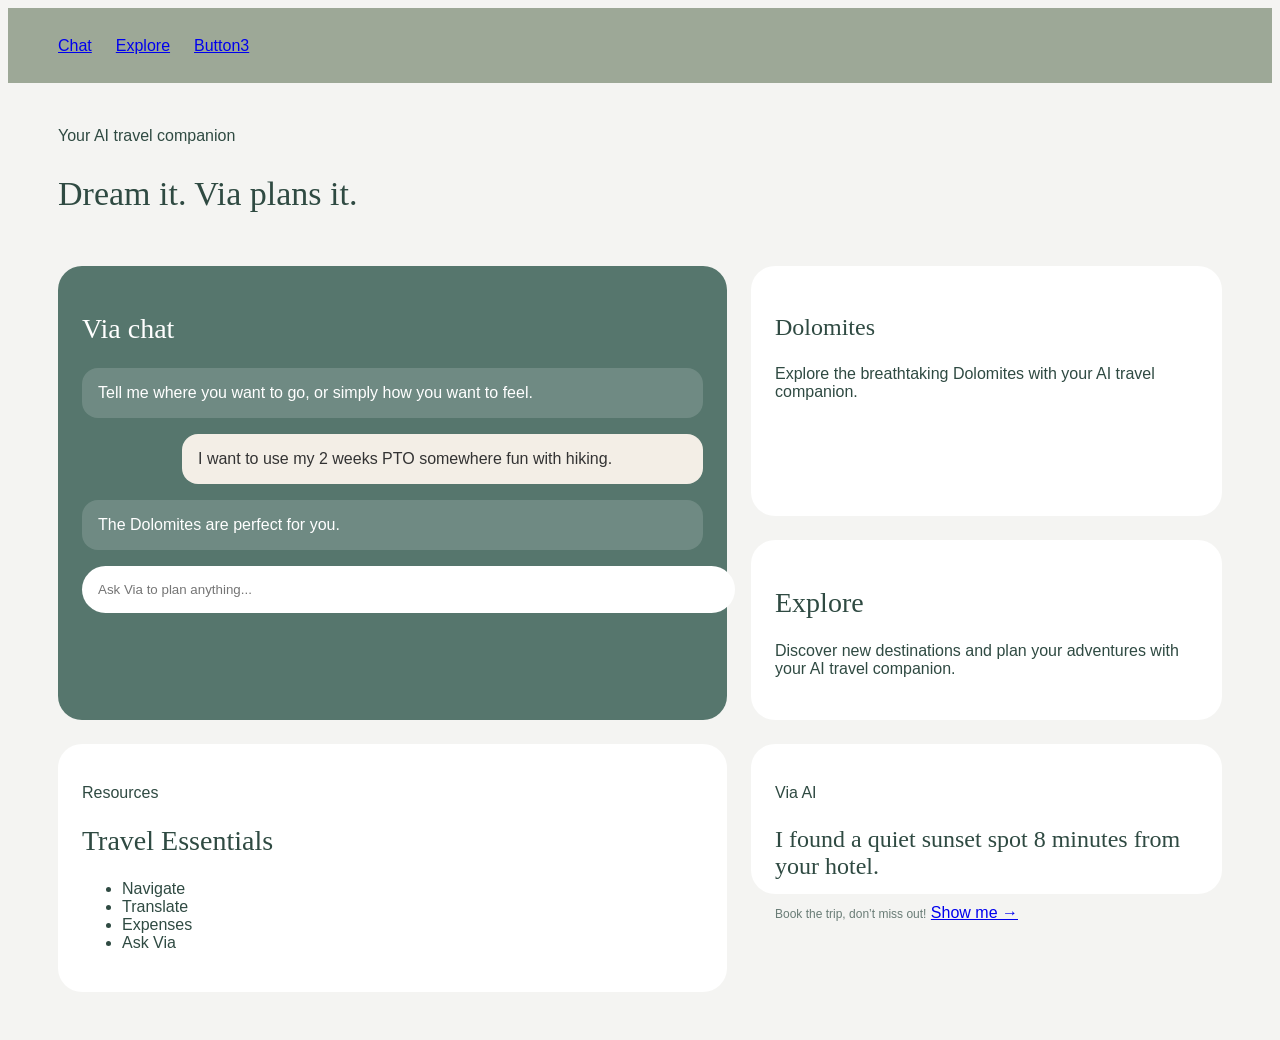
==== index.html @ d1dcdbd8 "edited Via Chat card" ====
<!doctype html>
<html lang="en">

    <head>
        <meta charset="UTF-8" />
        <meta name="viewport" content="width=device-width, initial-scale=1.0">
        <link rel="stylesheet" href="styles.css" />
        <link rel="manifest" href="pwa-manifest.json" />
        <title>HCDD 340 Project</title>
    </head>

    <body>
    <nav>    
        <ul class="menu">
        <li><a href="#Chat">Chat</a></li>
        <li><a href="#Explore">Explore</a></li>
        <li><a href="#Button3">Button3</a></li>
        </ul>
    </nav>

    <div class="container">

    <header id="homeHeader">
                <div>
                    <p class="eyebrow">Your AI travel companion</p>
                    <h1>Dream it. Via plans it.</h1>
                </div>
                <div class="avatar" aria-label="Profile"></div>
            </header>

            <section id="homeChat">
                <h2>Via chat</h2>

                <div class="message">Tell me where you want to go, or simply how you want to feel.</div>
                <div class="user-message">I want to use my 2 weeks PTO somewhere fun with hiking.</div>
                <div class="message">The Dolomites are perfect for you.</div>

                <input type="text" placeholder="Ask Via to plan anything..."/>
            </section>
            
        
            <section id="homePick">
                <div class="photo"><!-- image --></div>
                <div class="pick-body">
                    <h3>Dolomites</h3>
                    <p>Explore the breathtaking Dolomites with your AI travel companion.</p>
                </div>
            </section> 

            <section id="homeExplore">
                <div class="section-head">
                    <div>
                        <h2>Explore</h2>
                        <p>Discover new destinations and plan your adventures with your AI travel companion.</p>
                    </div>
                </div>
            </section>

            <section id="homeEssentials">
                <p class="eyebrow">Resources</p>
                <h2>Travel Essentials</h2>
                <ul class="tiles">
                    <li><div class="tile"></div>Navigate</li>
                    <li><div class="tile cream"></div>Translate</li>
                    <li><div class="tile pink"></div>Expenses</li>
                    <li><div class="tile lilac"></div>Ask Via</li>
                </ul>
            </section>

            <section id="homeNotice">
                <p class="eyebrow light">Via AI</p>
                <h3>I found a quiet sunset spot 8 minutes from your hotel.</h3>
                <small>Book the trip, don’t miss out!</small>
                <a href="#" class="show-me">Show me →</a>
            </section>


        
    </div>
    </body>
    

</html>
---- styles.css ----
:root {
  --bg: #f4f4f2;
  --green-dark: #2f4a42;
  --green: #5d7b70;
  --gap: 24px;
}

section {
  background: white;
  border-radius: 24px;
  padding: 24px;
}

header {
  padding: 0;
}




nav {
  position: sticky;
  top: 0;
  z-index: 1000;

  display: flex;
  justify-content: space-between;
  align-items: center;

  height: 75px;
  padding: 0 100px;

  background: #9da897;
}

body {
  font-family: "DM Sans", Helvetica, Georgia, sans-serif;
  background: var(--bg);
  color: var(--green-dark);
}


.menu {
  display: flex;
  gap: 24px;
  list-style: none;
  margin: 0;
  padding: 0;
}


h1 {
    font-family: Manrope;
    font-size: 34px;
    font-style: normal;
    font-weight: 400;
    line-height: 1.5;
}
h2 {
    font-family: Manrope;
    font-size: 28px;
    font-style: normal;
    font-weight: 400;
}
h3 {
    font-family: Manrope;
    font-size: 24px;
    font-style: normal;
    font-weight: 400;
}
small {
    font-size: 12px;
    opacity: .7;
}

/* ------------------AI CHAT CARD---------------------- */

#homeChat {
    background: #56766D;
    color: #ffffff;
    border-radius: 24px;
}


.message,
.user-message {
    background: rgba(255,255,255,.15);
    padding: 16px;
    border-radius: 16px;
    margin-bottom: 16px;
}

.user-message {
    background: #f3eee6;
    color: #333;
    margin-left: 100px;
}

#homeChat input {
    width: 100%;
    padding: 16px;
    border: none;
    border-radius: 30px;
}

/* --------------------------------------------------------- */



.container {
  display: grid;
  gap: var(--gap);
  padding: 1rem;
  align-content: start;
  grid-template-columns: repeat(4, 1fr);
}
section, header { scroll-margin-top: 90px; }
 
header { display: flex; justify-content: space-between; align-items: flex-start; }


/*MOBILE*/
#homeHeader     { grid-column: 1 / -1; grid-row: 1; }
#homeChat       { grid-column: 1 / -1; grid-row: 2; }
#homePick       { grid-column: 1 / -1; grid-row: 3; }
#homeExplore    { grid-column: 1 / -1; grid-row: 4; }
#homeEssentials { grid-column: 1 / -1; grid-row: 5; }
#homeNotice     { grid-column: 1 / -1; grid-row: 6; }

/*TABLET*/
@media (min-width: 768px) {
  nav { padding: 0 50px; }
 
  .container {
    grid-template-columns: repeat(8, 1fr);
    padding: 28px 50px 40px;
  }
 
  #homeHeader     { grid-column: 1 / -1; grid-row: 1; }
  #homeChat       { grid-column: 1 / -1; grid-row: 2; }
  #homePick       { grid-column: 1 / 5;  grid-row: 3; }
  #homeNotice     { grid-column: 5 / -1; grid-row: 3; }
  #homeExplore    { grid-column: 1 / -1; grid-row: 4; }
  #homeEssentials { grid-column: 1 / -1; grid-row: 5; }
}
 

/*DESKTOP*/
@media (min-width: 1100px) {
  .container {
    display: grid;
    grid-template-columns: repeat(12, minmax(0, 1fr));
    grid-template-rows: auto 250px 180px 150px auto;
    column-gap: 24px;
    row-gap: 24px;
    padding: 28px 50px 40px;
    align-content: start;
  }

  #homeHeader {grid-column: 1 / -1; grid-row: 1;}

  #homeChat {grid-column: 1 / 8; grid-row: 2 / 4; min-height: 0;}
  #homeEssentials {grid-column: 1 / 8; grid-row: 4 / 6;}

  #homePick {grid-column: 8 / -1; grid-row: 2;}
  #homeExplore {grid-column: 8 / -1; grid-row: 3;}
  #homeNotice {grid-column: 8 / -1;grid-row: 4;}
}
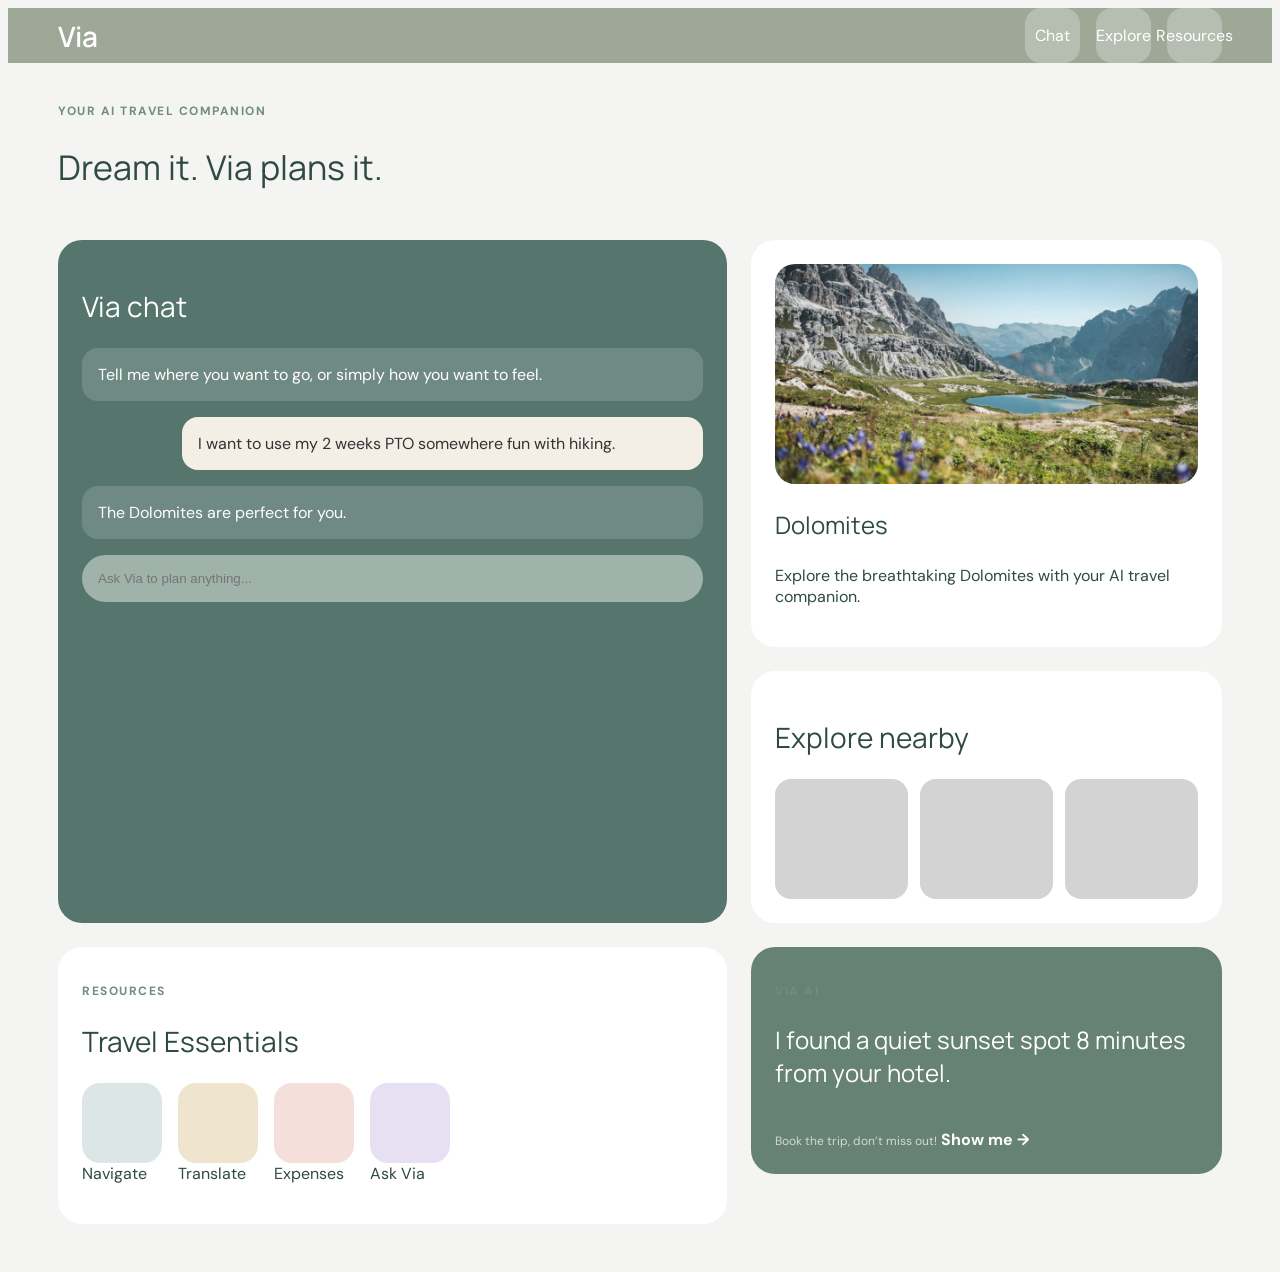
==== commit 8c648669: "fixed fonts" ====
--- a/index.html
+++ b/index.html
@@ -7,16 +7,27 @@
         <link rel="stylesheet" href="styles.css" />
         <link rel="manifest" href="pwa-manifest.json" />
         <title>HCDD 340 Project</title>
+
+        <link rel="preconnect" href="https://fonts.googleapis.com">
+        <link rel="preconnect" href="https://fonts.gstatic.com" crossorigin>
+        <link href="https://fonts.googleapis.com/css2?family=DM+Sans:wght@400;500;700&family=Manrope:wght@300;400;500;600&display=swap" rel="stylesheet">
     </head>
 
     <body>
-    <nav>    
+
+<!--NAVBAR-->
+
+    <nav>
+        <div class="logo">Via</div>
+
         <ul class="menu">
-        <li><a href="#Chat">Chat</a></li>
-        <li><a href="#Explore">Explore</a></li>
-        <li><a href="#Button3">Button3</a></li>
+            <li><a href="#homeChat">Chat</a></li>
+            <li><a href="#homeExplore">Explore</a></li>
+            <li><a href="#homeEssentials">Resources</a></li>
         </ul>
     </nav>
+
+<!--PAGE TITLE-->
 
     <div class="container">
 
@@ -28,6 +39,9 @@
                 <div class="avatar" aria-label="Profile"></div>
             </header>
 
+
+<!--VIA CHAT section-->
+
             <section id="homeChat">
                 <h2>Via chat</h2>
 
@@ -38,7 +52,8 @@
                 <input type="text" placeholder="Ask Via to plan anything..."/>
             </section>
             
-        
+<!--Via's Pick For You section-->        
+
             <section id="homePick">
                 <div class="photo"><!-- image --></div>
                 <div class="pick-body">
@@ -47,14 +62,20 @@
                 </div>
             </section> 
 
+<!--EXPLORE NEARBY section--> 
+
             <section id="homeExplore">
-                <div class="section-head">
-                    <div>
-                        <h2>Explore</h2>
-                        <p>Discover new destinations and plan your adventures with your AI travel companion.</p>
-                    </div>
+                <h2>Explore nearby</h2>
+                <div class="explore-cards">
+
+                    <div class="explore-card"></div>
+                    <div class="explore-card"></div>
+                    <div class="explore-card"></div>
+
                 </div>
             </section>
+
+<!--TRAVEL ESSENTIALS section--> 
 
             <section id="homeEssentials">
                 <p class="eyebrow">Resources</p>
@@ -67,6 +88,8 @@
                 </ul>
             </section>
 
+<!--VIA RECOMMENDATION section-->
+
             <section id="homeNotice">
                 <p class="eyebrow light">Via AI</p>
                 <h3>I found a quiet sunset spot 8 minutes from your hotel.</h3>
@@ -77,7 +100,9 @@
 
         
     </div>
+
+
+
     </body>
-    
 
 </html>
--- a/styles.css
+++ b/styles.css
@@ -16,22 +16,62 @@
 }
 
 
-
+/*---------------NAVBAR---------------------*/
 
 nav {
-  position: sticky;
-  top: 0;
-  z-index: 1000;
-
-  display: flex;
-  justify-content: space-between;
-  align-items: center;
-
-  height: 75px;
-  padding: 0 100px;
-
-  background: #9da897;
-}
+    position: sticky;
+    top: 0;
+    z-index: 1000;
+
+    display: flex;
+    justify-content: space-between;
+    align-items: center;
+
+    padding: 16px 50px;
+
+    background: #9da897;
+}
+
+.logo {
+    font-family: Manrope;
+    font-size: 28px;
+    font-weight: 600;
+    color: white;
+}
+
+.menu {
+    display: flex;
+    gap: 16px;
+
+    list-style: none;
+    margin: 0;
+    padding: 0;
+}
+
+.menu a {
+    display: flex;
+    align-items: center;
+    justify-content: center;
+
+    width: 55px;
+    height: 55px;
+
+    background: rgba(255,255,255,.25);
+    border-radius: 16px;
+
+    text-decoration: none;
+    color: white;
+}
+
+
+.menu a:hover {
+  background: rgba(255,255,255,.5);
+}
+
+
+
+
+/*---------------TEXT STYLING-----------------*/
 
 body {
   font-family: "DM Sans", Helvetica, Georgia, sans-serif;
@@ -39,13 +79,17 @@
   color: var(--green-dark);
 }
 
-
-.menu {
-  display: flex;
-  gap: 24px;
-  list-style: none;
-  margin: 0;
-  padding: 0;
+.eyebrow {
+    font-family: "DM Sans", sans-serif;
+    font-size: 12px;
+    font-weight: 700;
+
+    text-transform: uppercase;
+    letter-spacing: 1.5px;
+
+    color: #728b83;
+
+    margin-bottom: 8px;
 }
 
 
@@ -72,6 +116,11 @@
     font-size: 12px;
     opacity: .7;
 }
+
+
+
+
+
 
 /* ------------------AI CHAT CARD---------------------- */
 
@@ -98,14 +147,25 @@
 
 #homeChat input {
     width: 100%;
+    box-sizing: border-box; 
     padding: 16px;
     border: none;
     border-radius: 30px;
+
+    background: #9fb3aa;
+    color: white;
 }
 
 /* --------------------------------------------------------- */
 
-
+.photo {
+    height: 220px;
+    border-radius: 20px;
+    background-image: url("images/dolomites.png");
+    background-size: cover;
+    background-position: center;
+    margin-bottom: 16px;
+}
 
 .container {
   display: grid;
@@ -117,6 +177,71 @@
 section, header { scroll-margin-top: 90px; }
  
 header { display: flex; justify-content: space-between; align-items: flex-start; }
+
+
+/* ------------------EXPLORE card---------------------- */
+
+.explore-cards {
+    display: flex;
+    gap: 12px;
+    margin-top: 16px;
+}
+
+.explore-card {
+    flex: 1;
+    height: 120px;
+    border-radius: 16px;
+    background: lightgray;
+}
+
+/* ------------------TRAVEL ESSENTIALS card---------------------- */
+
+.tiles {
+    display: flex;
+    gap: 16px;
+    padding: 0;
+    list-style: none;
+    margin-top: 20px;
+}
+
+.tile {
+    width: 80px;
+    height: 80px;
+    border-radius: 18px;
+    background: #dce6e6;
+}
+
+.cream {
+    background: #efe4cd;
+}
+
+.pink {
+    background: #f4dfda;
+}
+
+.lilac {
+    background: #e6e0f2;
+}
+
+
+
+/* ------------------VIA AI suggestion card---------------------- */
+
+#homeNotice {
+    background: #668274;
+    color: white;
+}
+
+.show-me {
+    display: inline-block;
+    margin-top: 16px;
+    color: white;
+    text-decoration: none;
+    font-weight: bold;
+}
+
+
+
 
 
 /*MOBILE*/
@@ -127,6 +252,11 @@
 #homeEssentials { grid-column: 1 / -1; grid-row: 5; }
 #homeNotice     { grid-column: 1 / -1; grid-row: 6; }
 
+
+
+
+
+
 /*TABLET*/
 @media (min-width: 768px) {
   nav { padding: 0 50px; }
@@ -150,7 +280,7 @@
   .container {
     display: grid;
     grid-template-columns: repeat(12, minmax(0, 1fr));
-    grid-template-rows: auto 250px 180px 150px auto;
+    
     column-gap: 24px;
     row-gap: 24px;
     padding: 28px 50px 40px;
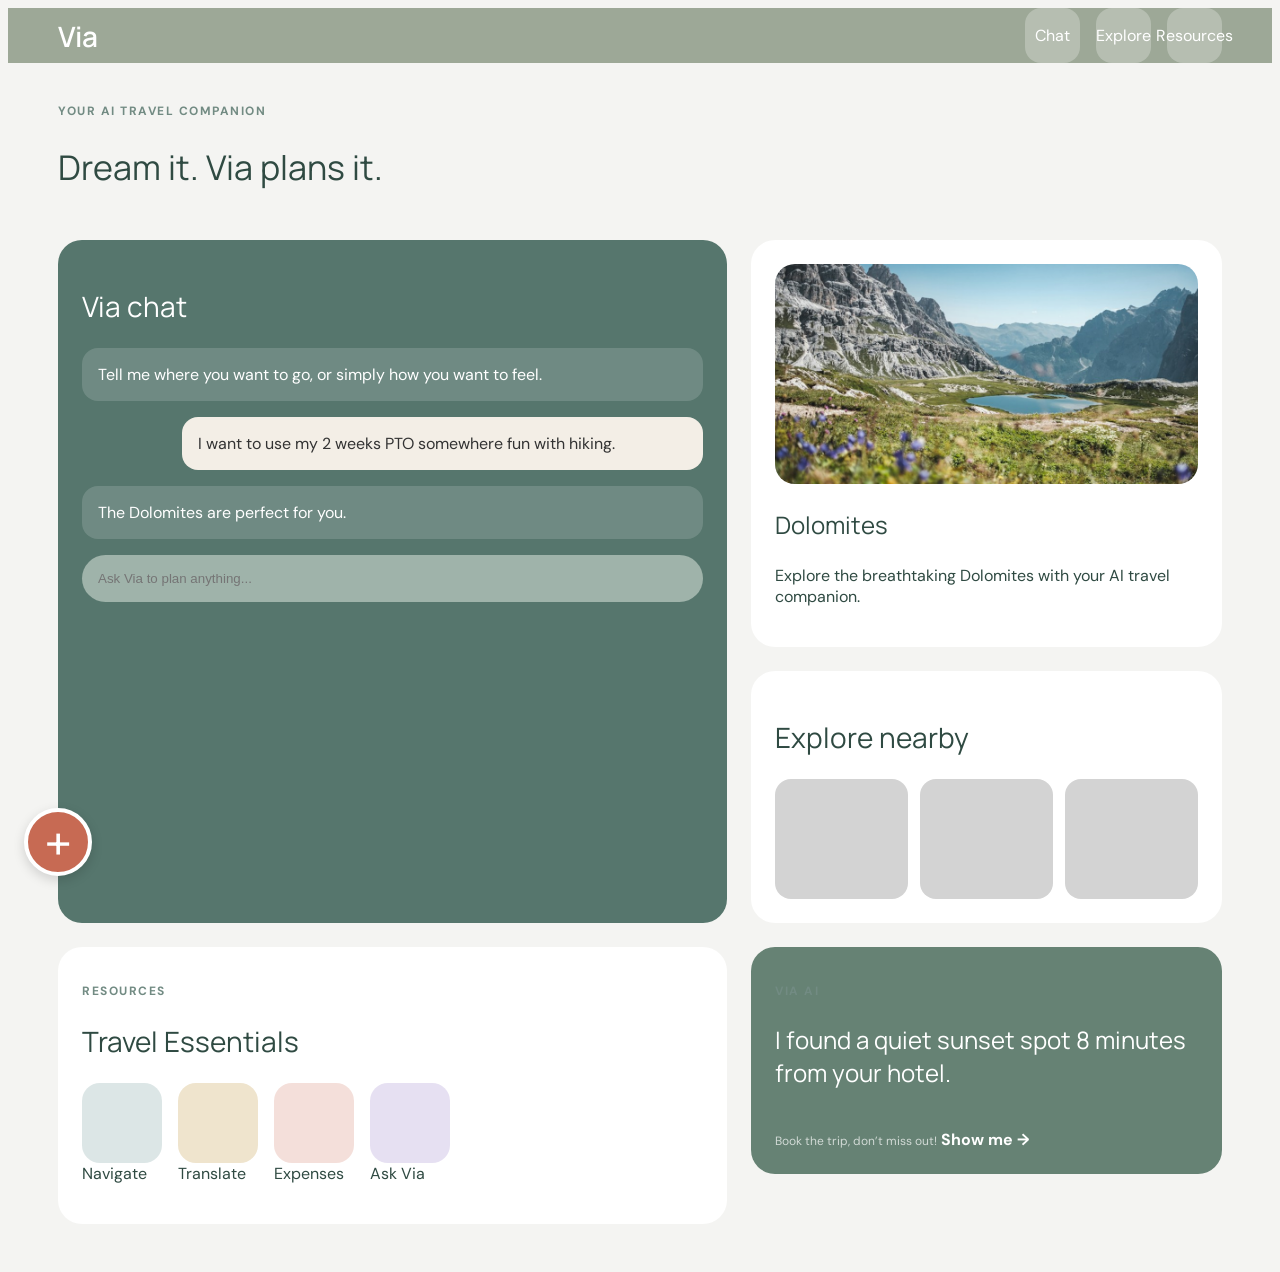
==== commit cf9d2aa9: "made plus "+" icon" ====
--- a/index.html
+++ b/index.html
@@ -19,12 +19,14 @@
 
     <nav>
         <div class="logo">Via</div>
-
+        
         <ul class="menu">
             <li><a href="#homeChat">Chat</a></li>
             <li><a href="#homeExplore">Explore</a></li>
             <li><a href="#homeEssentials">Resources</a></li>
         </ul>
+
+        <div class="plus-button">+</div>
     </nav>
 
 <!--PAGE TITLE-->
--- a/styles.css
+++ b/styles.css
@@ -69,6 +69,31 @@
 }
 
 
+.plus-button {
+    position: fixed;
+    bottom: 24px;
+    left: 24px;
+
+    width: 60px;
+    height: 60px;
+
+    border-radius: 50%;
+    background: #c76a53;
+
+    color: white;
+
+    display: flex;
+    justify-content: center;
+    align-items: center;
+    line-height: 1;
+
+    font-size: 48px;
+
+    border: 4px solid white;
+    box-shadow: 0 4px 12px rgba(0, 0, 0, 0.15);
+
+    z-index: 2000;
+}
 
 
 /*---------------TEXT STYLING-----------------*/
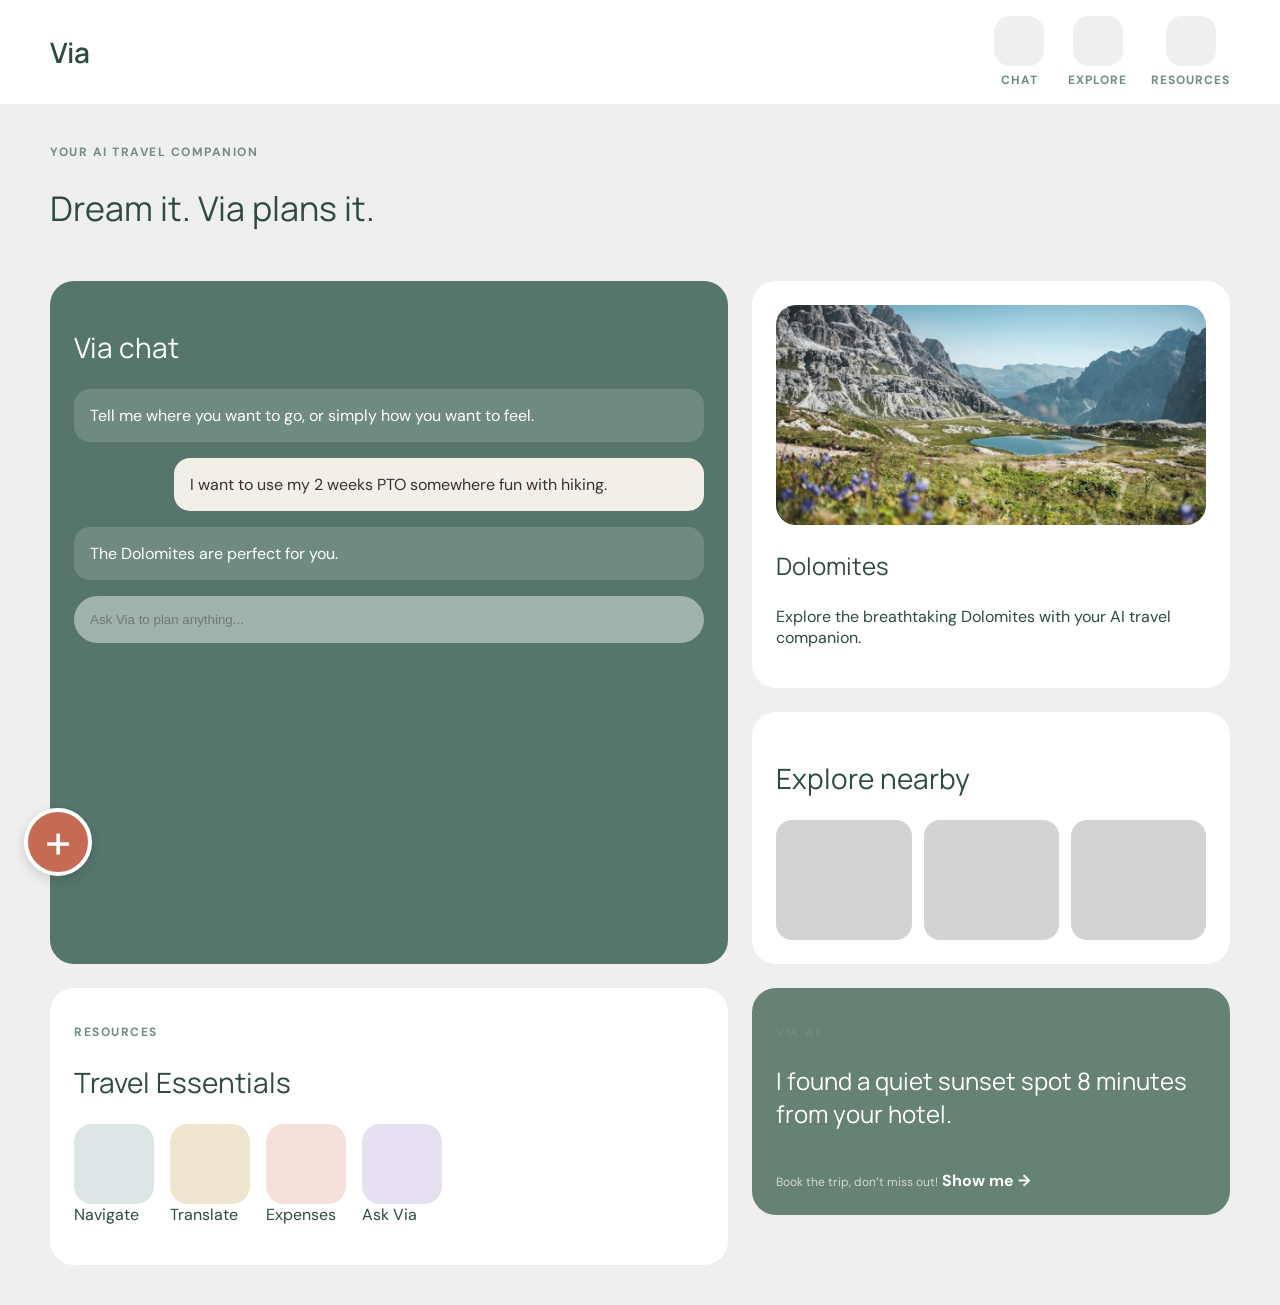
==== commit 54a52f2f: "fixed navbar" ====
--- a/index.html
+++ b/index.html
@@ -21,9 +21,9 @@
         <div class="logo">Via</div>
         
         <ul class="menu">
-            <li><a href="#homeChat">Chat</a></li>
-            <li><a href="#homeExplore">Explore</a></li>
-            <li><a href="#homeEssentials">Resources</a></li>
+            <li><a href="#homeChat"></a>        <span>Chat</span>       </li>
+            <li><a href="#homeExplore"></a>     <span>Explore</span>    </li>
+            <li><a href="#homeEssentials"></a>  <span>Resources</span>  </li>
         </ul>
 
         <div class="plus-button">+</div>
--- a/styles.css
+++ b/styles.css
@@ -1,5 +1,5 @@
 :root {
-  --bg: #f4f4f2;
+  --bg: #EFEFEF;
   --green-dark: #2f4a42;
   --green: #5d7b70;
   --gap: 24px;
@@ -29,45 +29,63 @@
 
     padding: 16px 50px;
 
-    background: #9da897;
+    background: white;
 }
 
 .logo {
     font-family: Manrope;
     font-size: 28px;
     font-weight: 600;
-    color: white;
+    color: #2f4a42;
 }
 
 .menu {
     display: flex;
-    gap: 16px;
+    gap: 24px;
 
     list-style: none;
     margin: 0;
     padding: 0;
 }
 
+.menu li {
+    display: flex;
+    flex-direction: column;
+    align-items: center;
+    gap: 6px;
+}
+
 .menu a {
-    display: flex;
-    align-items: center;
-    justify-content: center;
-
-    width: 55px;
-    height: 55px;
-
-    background: rgba(255,255,255,.25);
+    width: 50px;
+    height: 50px;
+
+    background: #EFEFEF;
     border-radius: 16px;
 
+    display: block;
+
     text-decoration: none;
-    color: white;
+}
+
+.menu span {
+    font-family: "DM Sans", sans-serif;
+    font-size: 12px;
+    font-weight: 700;
+
+    text-transform: uppercase;
+    letter-spacing: 1px;
+
+    color: #728b83;
 }
 
 
 .menu a:hover {
-  background: rgba(255,255,255,.5);
-}
-
+  background: rgba(158, 212, 158, 0.5);
+}
+
+
+
+/*---------------FLOATING PLUS BUTTON-----------------*/
 
 .plus-button {
     position: fixed;
@@ -99,9 +117,11 @@
 /*---------------TEXT STYLING-----------------*/
 
 body {
-  font-family: "DM Sans", Helvetica, Georgia, sans-serif;
-  background: var(--bg);
+  font-family: "DM Sans", sans-serif;
+  background-color: var(--bg);
   color: var(--green-dark);
+
+  margin: 0;
 }
 
 .eyebrow {
@@ -284,7 +304,7 @@
 
 /*TABLET*/
 @media (min-width: 768px) {
-  nav { padding: 0 50px; }
+  nav { padding: 16px 50px; }
  
   .container {
     grid-template-columns: repeat(8, 1fr);
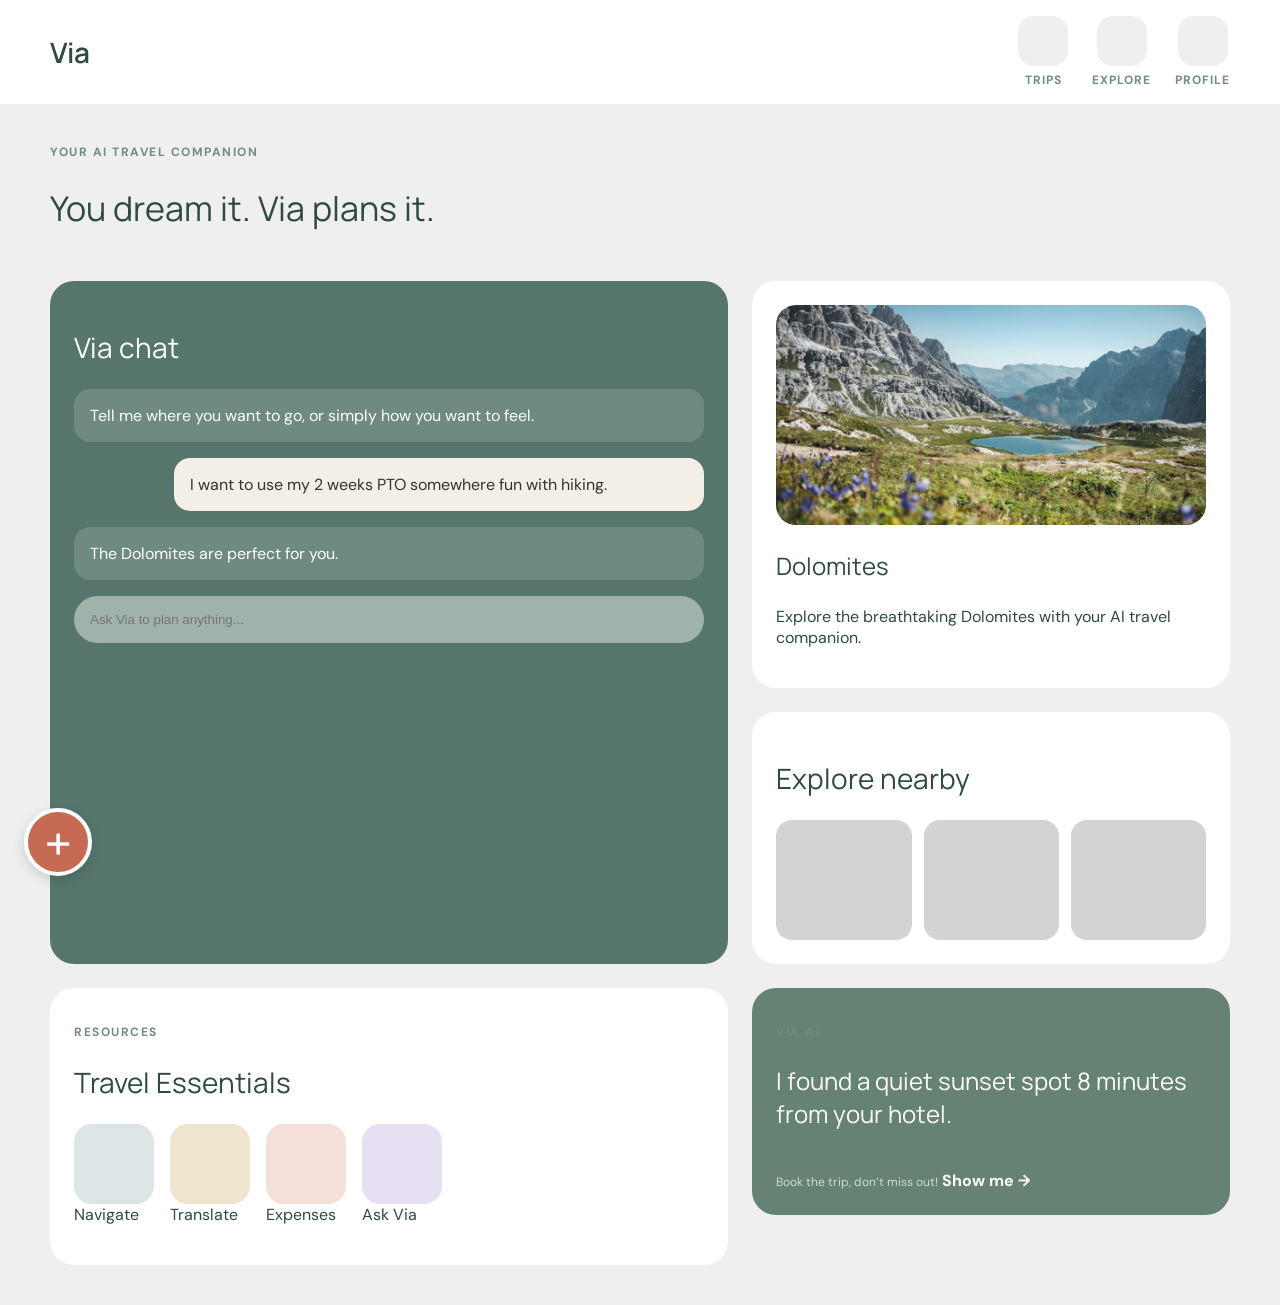
==== commit 6728c555: "navbar edit" ====
--- a/index.html
+++ b/index.html
@@ -21,9 +21,9 @@
         <div class="logo">Via</div>
         
         <ul class="menu">
-            <li><a href="#homeChat"></a>        <span>Chat</span>       </li>
+            <li><a href="#homeTrips"></a>        <span>Trips</span>       </li>
             <li><a href="#homeExplore"></a>     <span>Explore</span>    </li>
-            <li><a href="#homeEssentials"></a>  <span>Resources</span>  </li>
+            <li><a href="#homeProfile"></a>  <span>Profile</span>  </li>
         </ul>
 
         <div class="plus-button">+</div>
@@ -36,7 +36,7 @@
     <header id="homeHeader">
                 <div>
                     <p class="eyebrow">Your AI travel companion</p>
-                    <h1>Dream it. Via plans it.</h1>
+                    <h1>You dream it. Via plans it.</h1>
                 </div>
                 <div class="avatar" aria-label="Profile"></div>
             </header>
--- a/styles.css
+++ b/styles.css
@@ -332,12 +332,10 @@
     align-content: start;
   }
 
-  #homeHeader {grid-column: 1 / -1; grid-row: 1;}
-
-  #homeChat {grid-column: 1 / 8; grid-row: 2 / 4; min-height: 0;}
-  #homeEssentials {grid-column: 1 / 8; grid-row: 4 / 6;}
-
-  #homePick {grid-column: 8 / -1; grid-row: 2;}
-  #homeExplore {grid-column: 8 / -1; grid-row: 3;}
-  #homeNotice {grid-column: 8 / -1;grid-row: 4;}
+  #homeHeader           {grid-column: 1 / -1; grid-row: 1;}
+  #homeChat             {grid-column: 1 / 8; grid-row: 2 / 4; min-height: 0;}
+  #homeEssentials       {grid-column: 1 / 8; grid-row: 4 / 6;}
+  #homePick             {grid-column: 8 / -1; grid-row: 2;}
+  #homeExplore          {grid-column: 8 / -1; grid-row: 3;}
+  #homeNotice           {grid-column: 8 / -1;grid-row: 4;}
 }
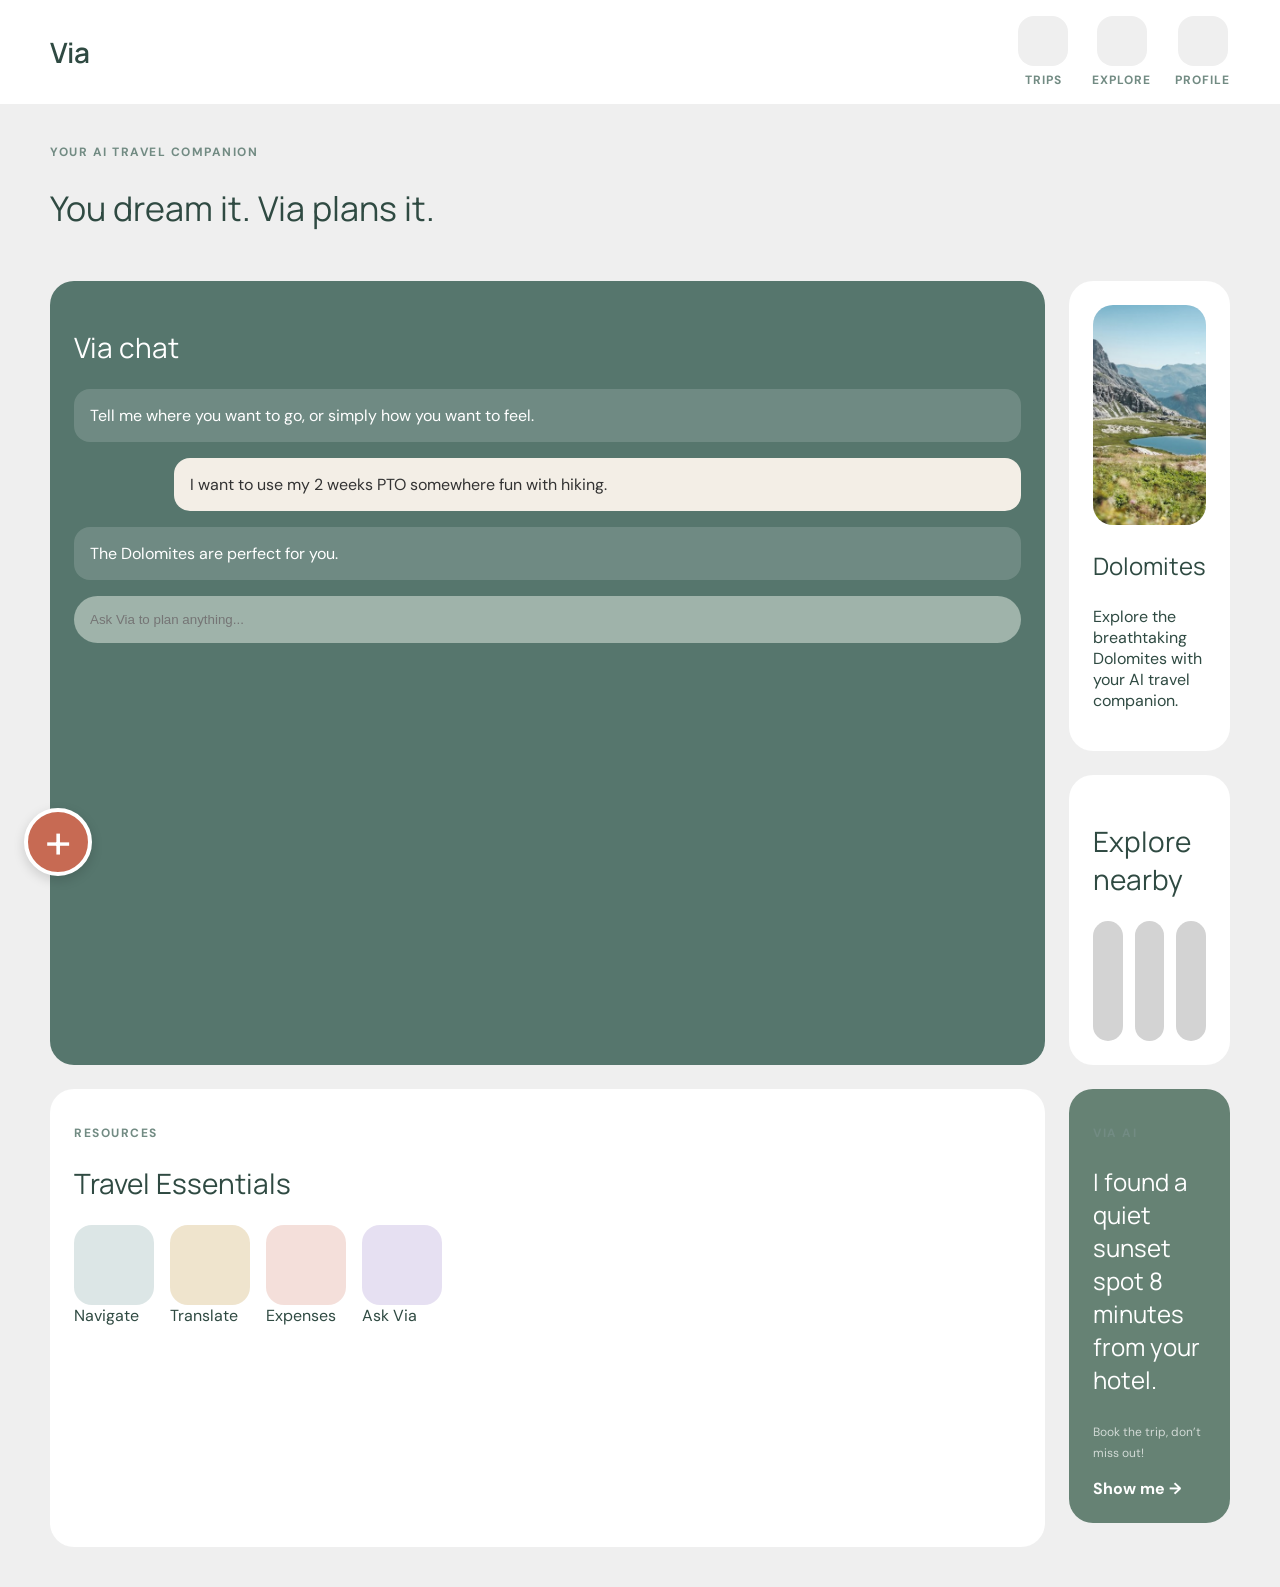
==== commit d84fe770: "made trips page" ====
--- a/index.html
+++ b/index.html
@@ -1,19 +1,20 @@
 <!doctype html>
 <html lang="en">
 
-    <head>
-        <meta charset="UTF-8" />
-        <meta name="viewport" content="width=device-width, initial-scale=1.0">
-        <link rel="stylesheet" href="styles.css" />
-        <link rel="manifest" href="pwa-manifest.json" />
-        <title>HCDD 340 Project</title>
+<head>
+    <meta charset="UTF-8" />
+    <meta name="viewport" content="width=device-width, initial-scale=1.0">
+    <link rel="stylesheet" href="styles.css" />
+    <link rel="stylesheet" href="home.css" />
+    <link rel="manifest" href="pwa-manifest.json" />
+    <title>Home</title>
 
-        <link rel="preconnect" href="https://fonts.googleapis.com">
-        <link rel="preconnect" href="https://fonts.gstatic.com" crossorigin>
-        <link href="https://fonts.googleapis.com/css2?family=DM+Sans:wght@400;500;700&family=Manrope:wght@300;400;500;600&display=swap" rel="stylesheet">
-    </head>
+    <link rel="preconnect" href="https://fonts.googleapis.com">
+    <link rel="preconnect" href="https://fonts.gstatic.com" crossorigin>
+    <link href="https://fonts.googleapis.com/css2?family=DM+Sans:wght@400;500;700&family=Manrope:wght@300;400;500;600&display=swap" rel="stylesheet">
+</head>
 
-    <body>
+<body>
 
 <!--NAVBAR-->
 
--- a/styles.css
+++ b/styles.css
@@ -1,22 +1,45 @@
 :root {
-  --bg: #EFEFEF;
-  --green-dark: #2f4a42;
-  --green: #5d7b70;
-  --gap: 24px;
+    --bg: #EFEFEF;
+    --green-dark: #2f4a42;
+    --green: #5d7b70;
+    --gap: 24px;
+}
+
+body {
+    font-family: "DM Sans", sans-serif;
+    background-color: var(--bg);
+    color: var(--green-dark);
+
+    margin: 0;
 }
 
 section {
-  background: white;
-  border-radius: 24px;
-  padding: 24px;
+    background: white;
+    border-radius: 24px;
+    padding: 24px;
 }
 
 header {
-  padding: 0;
+    padding: 0;
 }
 
+.container {
+    display: grid;
+    gap: var(--gap);
+    padding: 1rem;
+    align-content: start;
+}
 
-/*---------------NAVBAR---------------------*/
+section,
+header {
+    scroll-margin-top: 90px;
+}
+
+header {
+    display: flex;
+    justify-content: space-between;
+    align-items: flex-start;
+}
 
 nav {
     position: sticky;
@@ -78,14 +101,9 @@
     color: #728b83;
 }
 
-
 .menu a:hover {
-  background: rgba(158, 212, 158, 0.5);
+    background: rgba(158, 212, 158, 0.5);
 }
-
-
-
-/*---------------FLOATING PLUS BUTTON-----------------*/
 
 .plus-button {
     position: fixed;
@@ -113,17 +131,6 @@
     z-index: 2000;
 }
 
-
-/*---------------TEXT STYLING-----------------*/
-
-body {
-  font-family: "DM Sans", sans-serif;
-  background-color: var(--bg);
-  color: var(--green-dark);
-
-  margin: 0;
-}
-
 .eyebrow {
     font-family: "DM Sans", sans-serif;
     font-size: 12px;
@@ -137,205 +144,49 @@
     margin-bottom: 8px;
 }
 
-
 h1 {
     font-family: Manrope;
     font-size: 34px;
-    font-style: normal;
     font-weight: 400;
     line-height: 1.5;
 }
+
 h2 {
     font-family: Manrope;
     font-size: 28px;
-    font-style: normal;
     font-weight: 400;
 }
+
 h3 {
     font-family: Manrope;
     font-size: 24px;
-    font-style: normal;
     font-weight: 400;
 }
+
 small {
     font-size: 12px;
     opacity: .7;
 }
 
+@media (min-width: 768px) {
 
+    nav {
+        padding: 16px 50px;
+    }
 
-
-
-
-/* ------------------AI CHAT CARD---------------------- */
-
-#homeChat {
-    background: #56766D;
-    color: #ffffff;
-    border-radius: 24px;
+    .container {
+        padding: 28px 50px 40px;
+    }
 }
 
+@media (min-width: 1100px) {
 
-.message,
-.user-message {
-    background: rgba(255,255,255,.15);
-    padding: 16px;
-    border-radius: 16px;
-    margin-bottom: 16px;
-}
+    .container {
+        grid-template-columns: repeat(12, minmax(0, 1fr));
 
-.user-message {
-    background: #f3eee6;
-    color: #333;
-    margin-left: 100px;
-}
+        column-gap: 24px;
+        row-gap: 24px;
 
-#homeChat input {
-    width: 100%;
-    box-sizing: border-box; 
-    padding: 16px;
-    border: none;
-    border-radius: 30px;
-
-    background: #9fb3aa;
-    color: white;
-}
-
-/* --------------------------------------------------------- */
-
-.photo {
-    height: 220px;
-    border-radius: 20px;
-    background-image: url("images/dolomites.png");
-    background-size: cover;
-    background-position: center;
-    margin-bottom: 16px;
-}
-
-.container {
-  display: grid;
-  gap: var(--gap);
-  padding: 1rem;
-  align-content: start;
-  grid-template-columns: repeat(4, 1fr);
-}
-section, header { scroll-margin-top: 90px; }
- 
-header { display: flex; justify-content: space-between; align-items: flex-start; }
-
-
-/* ------------------EXPLORE card---------------------- */
-
-.explore-cards {
-    display: flex;
-    gap: 12px;
-    margin-top: 16px;
-}
-
-.explore-card {
-    flex: 1;
-    height: 120px;
-    border-radius: 16px;
-    background: lightgray;
-}
-
-/* ------------------TRAVEL ESSENTIALS card---------------------- */
-
-.tiles {
-    display: flex;
-    gap: 16px;
-    padding: 0;
-    list-style: none;
-    margin-top: 20px;
-}
-
-.tile {
-    width: 80px;
-    height: 80px;
-    border-radius: 18px;
-    background: #dce6e6;
-}
-
-.cream {
-    background: #efe4cd;
-}
-
-.pink {
-    background: #f4dfda;
-}
-
-.lilac {
-    background: #e6e0f2;
-}
-
-
-
-/* ------------------VIA AI suggestion card---------------------- */
-
-#homeNotice {
-    background: #668274;
-    color: white;
-}
-
-.show-me {
-    display: inline-block;
-    margin-top: 16px;
-    color: white;
-    text-decoration: none;
-    font-weight: bold;
-}
-
-
-
-
-
-/*MOBILE*/
-#homeHeader     { grid-column: 1 / -1; grid-row: 1; }
-#homeChat       { grid-column: 1 / -1; grid-row: 2; }
-#homePick       { grid-column: 1 / -1; grid-row: 3; }
-#homeExplore    { grid-column: 1 / -1; grid-row: 4; }
-#homeEssentials { grid-column: 1 / -1; grid-row: 5; }
-#homeNotice     { grid-column: 1 / -1; grid-row: 6; }
-
-
-
-
-
-
-/*TABLET*/
-@media (min-width: 768px) {
-  nav { padding: 16px 50px; }
- 
-  .container {
-    grid-template-columns: repeat(8, 1fr);
-    padding: 28px 50px 40px;
-  }
- 
-  #homeHeader     { grid-column: 1 / -1; grid-row: 1; }
-  #homeChat       { grid-column: 1 / -1; grid-row: 2; }
-  #homePick       { grid-column: 1 / 5;  grid-row: 3; }
-  #homeNotice     { grid-column: 5 / -1; grid-row: 3; }
-  #homeExplore    { grid-column: 1 / -1; grid-row: 4; }
-  #homeEssentials { grid-column: 1 / -1; grid-row: 5; }
-}
- 
-
-/*DESKTOP*/
-@media (min-width: 1100px) {
-  .container {
-    display: grid;
-    grid-template-columns: repeat(12, minmax(0, 1fr));
-    
-    column-gap: 24px;
-    row-gap: 24px;
-    padding: 28px 50px 40px;
-    align-content: start;
-  }
-
-  #homeHeader           {grid-column: 1 / -1; grid-row: 1;}
-  #homeChat             {grid-column: 1 / 8; grid-row: 2 / 4; min-height: 0;}
-  #homeEssentials       {grid-column: 1 / 8; grid-row: 4 / 6;}
-  #homePick             {grid-column: 8 / -1; grid-row: 2;}
-  #homeExplore          {grid-column: 8 / -1; grid-row: 3;}
-  #homeNotice           {grid-column: 8 / -1;grid-row: 4;}
+        padding: 28px 50px 40px;
+    }
 }
--- a/home.css
+++ b/home.css
@@ -0,0 +1,193 @@
+#homeChat {
+    background: #56766D;
+    color: #ffffff;
+}
+
+.message,
+.user-message {
+    background: rgba(255,255,255,.15);
+    padding: 16px;
+    border-radius: 16px;
+    margin-bottom: 16px;
+}
+
+.user-message {
+    background: #f3eee6;
+    color: #333;
+    margin-left: 100px;
+}
+
+#homeChat input {
+    width: 100%;
+    box-sizing: border-box;
+
+    padding: 16px;
+
+    border: none;
+    border-radius: 30px;
+
+    background: #9fb3aa;
+    color: white;
+}
+
+.photo {
+    height: 220px;
+
+    border-radius: 20px;
+
+    background-image: url("images/dolomites.png");
+    background-size: cover;
+    background-position: center;
+
+    margin-bottom: 16px;
+}
+
+.explore-cards {
+    display: flex;
+    gap: 12px;
+    margin-top: 16px;
+}
+
+.explore-card {
+    flex: 1;
+    height: 120px;
+
+    border-radius: 16px;
+
+    background: lightgray;
+}
+
+.tiles {
+    display: flex;
+    gap: 16px;
+
+    padding: 0;
+
+    list-style: none;
+
+    margin-top: 20px;
+}
+
+.tile {
+    width: 80px;
+    height: 80px;
+
+    border-radius: 18px;
+
+    background: #dce6e6;
+}
+
+.cream {
+    background: #efe4cd;
+}
+
+.pink {
+    background: #f4dfda;
+}
+
+.lilac {
+    background: #e6e0f2;
+}
+
+#homeNotice {
+    background: #668274;
+    color: white;
+}
+
+.show-me {
+    display: inline-block;
+
+    margin-top: 16px;
+
+    color: white;
+
+    text-decoration: none;
+    font-weight: bold;
+}
+
+#homeHeader {
+    grid-column: 1 / -1;
+}
+
+#homeChat {
+    grid-column: 1 / -1;
+}
+
+#homePick {
+    grid-column: 1 / -1;
+}
+
+#homeExplore {
+    grid-column: 1 / -1;
+}
+
+#homeEssentials {
+    grid-column: 1 / -1;
+}
+
+#homeNotice {
+    grid-column: 1 / -1;
+}
+
+@media (min-width: 768px) {
+
+    .container {
+        grid-template-columns: repeat(8, 1fr);
+    }
+
+    #homeHeader {
+        grid-column: 1 / -1;
+    }
+
+    #homeChat {
+        grid-column: 1 / -1;
+    }
+
+    #homePick {
+        grid-column: 1 / 5;
+    }
+
+    #homeNotice {
+        grid-column: 5 / -1;
+    }
+
+    #homeExplore {
+        grid-column: 1 / -1;
+    }
+
+    #homeEssentials {
+        grid-column: 1 / -1;
+    }
+}
+
+@media (min-width: 1100px) {
+
+    #homeHeader {
+        grid-column: 1 / -1;
+    }
+
+    #homeChat {
+        grid-column: 1 / 8;
+        grid-row: 2 / 4;
+    }
+
+    #homeEssentials {
+        grid-column: 1 / 8;
+        grid-row: 4 / 6;
+    }
+
+    #homePick {
+        grid-column: 8 / -1;
+        grid-row: 2;
+    }
+
+    #homeExplore {
+        grid-column: 8 / -1;
+        grid-row: 3;
+    }
+
+    #homeNotice {
+        grid-column: 8 / -1;
+        grid-row: 4;
+    }
+}
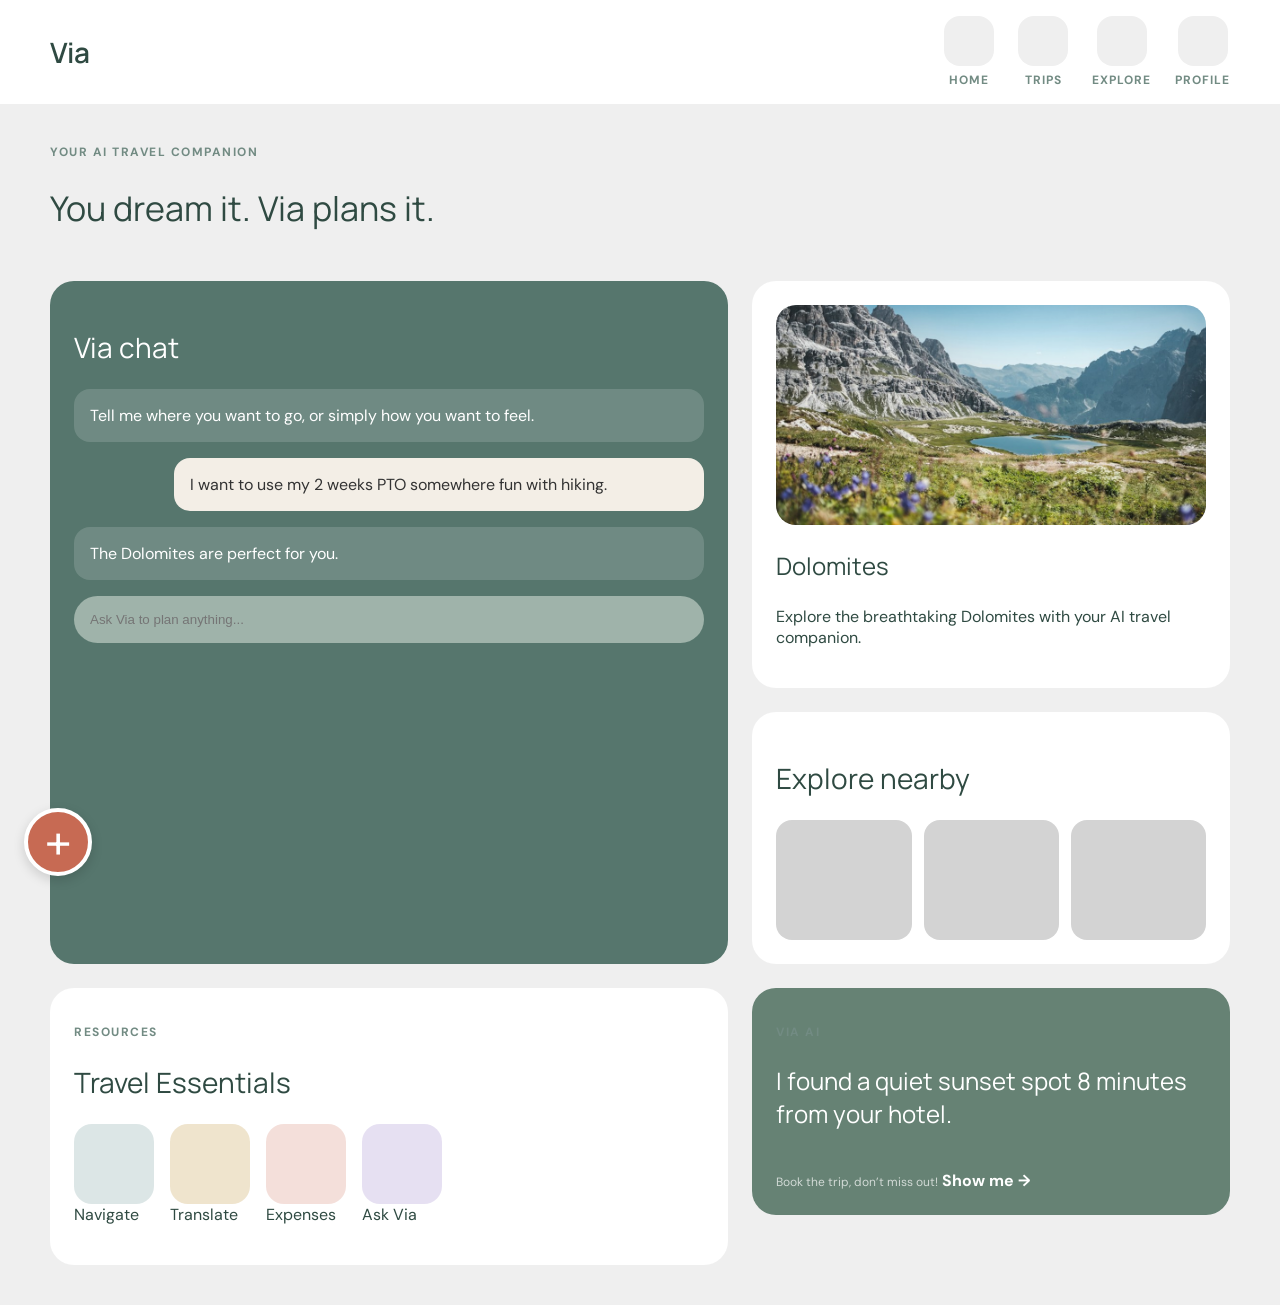
==== commit 7405baa2: "fixed navbar links" ====
--- a/index.html
+++ b/index.html
@@ -21,11 +21,14 @@
     <nav>
         <div class="logo">Via</div>
         
-        <ul class="menu">
-            <li><a href="#homeTrips"></a>        <span>Trips</span>       </li>
-            <li><a href="#homeExplore"></a>     <span>Explore</span>    </li>
-            <li><a href="#homeProfile"></a>  <span>Profile</span>  </li>
-        </ul>
+            <ul class="menu">
+
+                <li> <a href="index.html"></a>     <span>Home</span> </li>
+                <li> <a href="trips.html"></a>     <span>Trips</span> </li>
+                <li> <a href="explore.html"></a>   <span>Explore</span> </li>
+                <li> <a href="profile.html"></a>   <span>Profile</span></li>
+
+            </ul>
 
         <div class="plus-button">+</div>
     </nav>
--- a/styles.css
+++ b/styles.css
@@ -41,6 +41,9 @@
     align-items: flex-start;
 }
 
+/*---------------NAVBAR---------------------*/
+
+
 nav {
     position: sticky;
     top: 0;
@@ -105,6 +108,12 @@
     background: rgba(158, 212, 158, 0.5);
 }
 
+
+
+
+/*---------------FLOATING PLUS BUTTON-----------------*/
+
+
 .plus-button {
     position: fixed;
     bottom: 24px;
@@ -131,6 +140,10 @@
     z-index: 2000;
 }
 
+
+
+/*---------------TEXT STYLING-----------------*/
+
 .eyebrow {
     font-family: "DM Sans", sans-serif;
     font-size: 12px;
@@ -168,6 +181,18 @@
     opacity: .7;
 }
 
+
+.container {
+    display: grid;
+    gap: var(--gap);
+    padding: 1rem;
+    align-content: start;
+    grid-template-columns: repeat(4, 1fr);
+}
+
+
+
+
 @media (min-width: 768px) {
 
     nav {
@@ -175,18 +200,24 @@
     }
 
     .container {
+        grid-template-columns: repeat(8, 1fr);
         padding: 28px 50px 40px;
     }
 }
 
+
+
 @media (min-width: 1100px) {
 
     .container {
+        display: grid;
         grid-template-columns: repeat(12, minmax(0, 1fr));
 
         column-gap: 24px;
         row-gap: 24px;
 
         padding: 28px 50px 40px;
+
+        align-content: start;
     }
 }
--- a/home.css
+++ b/home.css
@@ -1,3 +1,11 @@
+/*----------------------------------------------------*/
+/* ------------------HOME page----------------------- */
+/*----------------------------------------------------*/
+
+
+
+/* ------------------AI CHAT CARD---------------------- */
+
 #homeChat {
     background: #56766D;
     color: #ffffff;
@@ -42,6 +50,9 @@
     margin-bottom: 16px;
 }
 
+
+/* ------------------EXPLORE card---------------------- */
+
 .explore-cards {
     display: flex;
     gap: 12px;
@@ -56,6 +67,9 @@
 
     background: lightgray;
 }
+
+
+/* ------------------TRAVEL ESSENTIALS card---------------------- */
 
 .tiles {
     display: flex;
@@ -89,6 +103,9 @@
     background: #e6e0f2;
 }
 
+
+/* ------------------VIA AI suggestion card---------------------- */
+
 #homeNotice {
     background: #668274;
     color: white;
@@ -105,89 +122,32 @@
     font-weight: bold;
 }
 
-#homeHeader {
-    grid-column: 1 / -1;
-}
 
-#homeChat {
-    grid-column: 1 / -1;
-}
 
-#homePick {
-    grid-column: 1 / -1;
-}
+/*MOBILE*/
 
-#homeExplore {
-    grid-column: 1 / -1;
-}
-
-#homeEssentials {
-    grid-column: 1 / -1;
-}
-
-#homeNotice {
-    grid-column: 1 / -1;
-}
+#homeHeader         {grid-column: 1 / -1;}
+#homeChat           {grid-column: 1 / -1;}
+#homePick           {grid-column: 1 / -1;}
+#homeExplore        {grid-column: 1 / -1;}
+#homeEssentials     {grid-column: 1 / -1;}
+#homeNotice         {grid-column: 1 / -1;}
 
 @media (min-width: 768px) {
-
-    .container {
-        grid-template-columns: repeat(8, 1fr);
-    }
-
-    #homeHeader {
-        grid-column: 1 / -1;
-    }
-
-    #homeChat {
-        grid-column: 1 / -1;
-    }
-
-    #homePick {
-        grid-column: 1 / 5;
-    }
-
-    #homeNotice {
-        grid-column: 5 / -1;
-    }
-
-    #homeExplore {
-        grid-column: 1 / -1;
-    }
-
-    #homeEssentials {
-        grid-column: 1 / -1;
-    }
+    #homeHeader      {grid-column: 1 / -1;}
+    #homeChat        {grid-column: 1 / -1;}
+    #homePick        {grid-column: 1 / 5;}
+    #homeNotice      {grid-column: 5 / -1;}
+    #homeExplore     {grid-column: 1 / -1;}
+    #homeEssentials  {grid-column: 1 / -1;}
 }
 
 @media (min-width: 1100px) {
 
-    #homeHeader {
-        grid-column: 1 / -1;
-    }
-
-    #homeChat {
-        grid-column: 1 / 8;
-        grid-row: 2 / 4;
-    }
-
-    #homeEssentials {
-        grid-column: 1 / 8;
-        grid-row: 4 / 6;
-    }
-
-    #homePick {
-        grid-column: 8 / -1;
-        grid-row: 2;
-    }
-
-    #homeExplore {
-        grid-column: 8 / -1;
-        grid-row: 3;
-    }
-
-    #homeNotice {
-        grid-column: 8 / -1;
-        grid-row: 4;
-    }
+    #homeHeader     {grid-column: 1 / -1;}
+    #homeChat       {grid-column: 1 / 8; grid-row: 2 / 4;}
+    #homeEssentials {grid-column: 1 / 8; grid-row: 4 / 6;}
+    #homePick       {grid-column: 8 / -1; grid-row: 2;}
+    #homeExplore    {grid-column: 8 / -1; grid-row: 3;}
+    #homeNotice     {grid-column: 8 / -1; grid-row: 4;}
 }
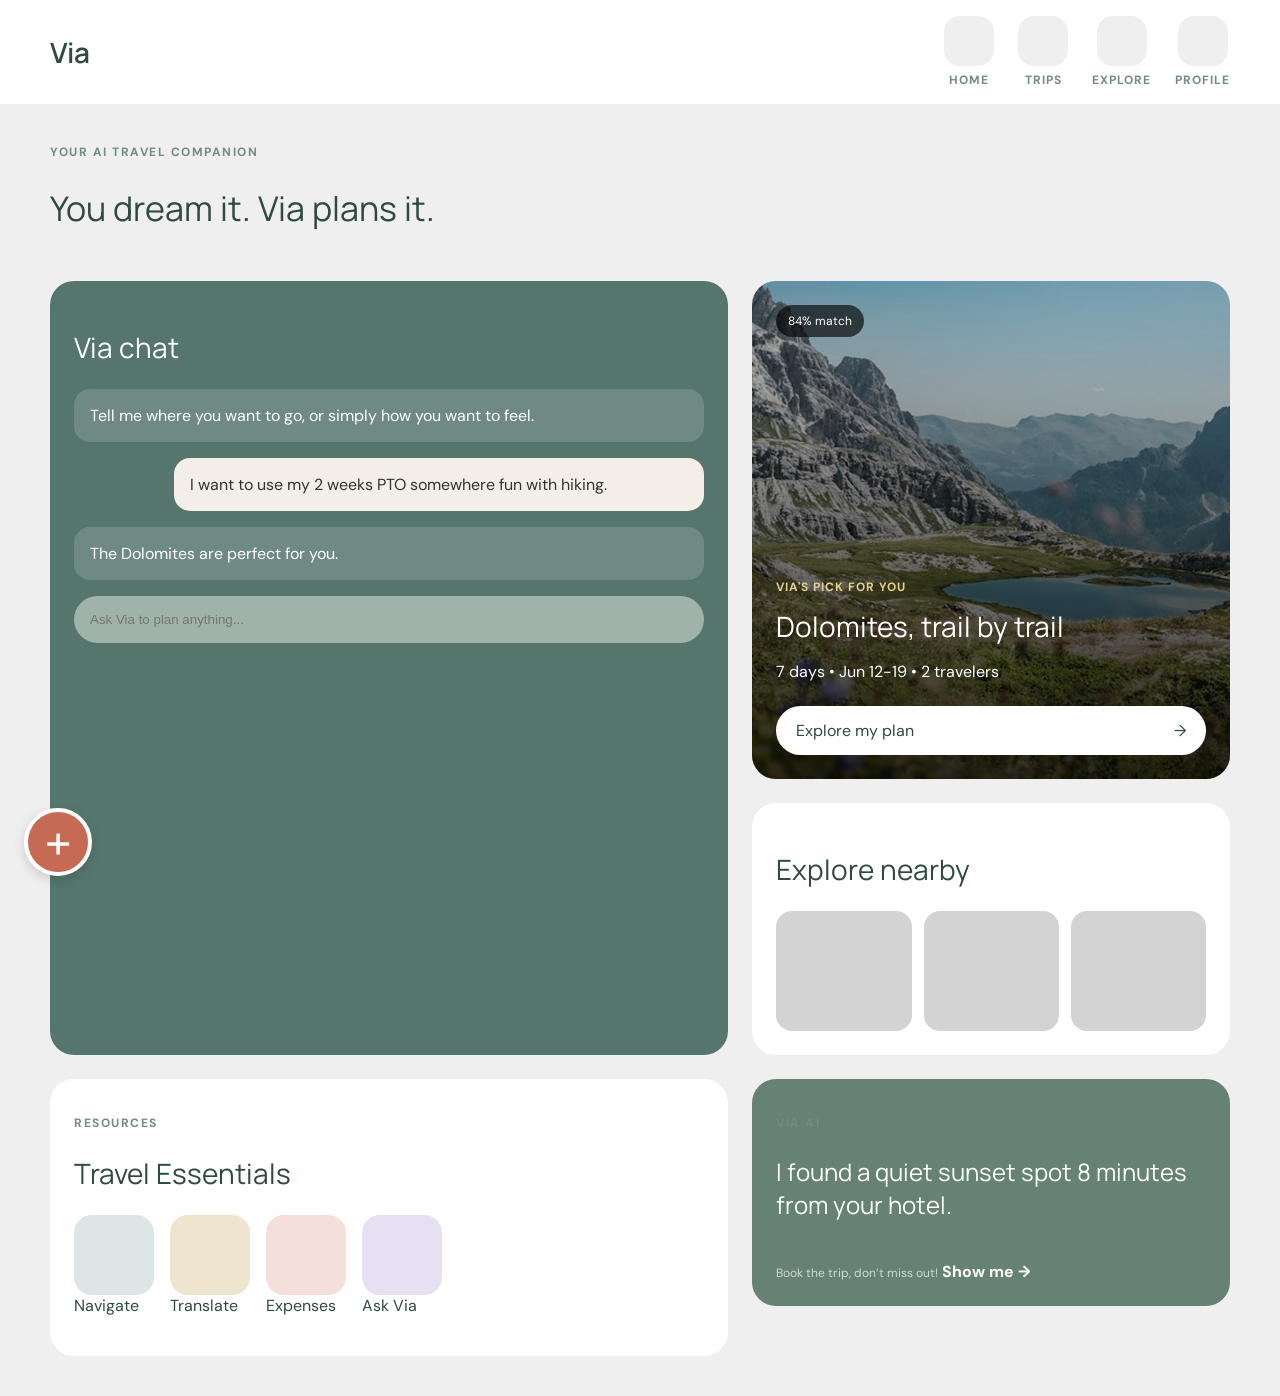
==== commit 0bbe1776: "updated itinerary tool in trips.html" ====
--- a/index.html
+++ b/index.html
@@ -58,15 +58,27 @@
                 <input type="text" placeholder="Ask Via to plan anything..."/>
             </section>
             
+
+
 <!--Via's Pick For You section-->        
 
             <section id="homePick">
-                <div class="photo"><!-- image --></div>
-                <div class="pick-body">
-                    <h3>Dolomites</h3>
-                    <p>Explore the breathtaking Dolomites with your AI travel companion.</p>
+
+                <div class="pick-overlay">
+                    <div class="match-badge">84% match</div>
+                    <div class="pick-content">
+                        
+                        <p class="pick-label">VIA'S PICK FOR YOU</p>
+                        <h2>Dolomites, trail by trail</h2>
+                        <p>7 days • Jun 12-19 • 2 travelers</p>
+
+                        <a href="trips.html" class="pick-button">Explore my plan<span>→</span></a>
+
+                    </div>
                 </div>
-            </section> 
+            </section>
+
+
 
 <!--EXPLORE NEARBY section--> 
 
--- a/styles.css
+++ b/styles.css
@@ -65,7 +65,8 @@
     color: #2f4a42;
 }
 
-.menu {
+
+.menu { /*navbar button group*/
     display: flex;
     gap: 24px;
 
@@ -74,14 +75,16 @@
     padding: 0;
 }
 
-.menu li {
+
+.menu li { /*navbar item*/
     display: flex;
     flex-direction: column;
     align-items: center;
     gap: 6px;
 }
 
-.menu a {
+
+.menu a { /*navbar button*/
     width: 50px;
     height: 50px;
 
@@ -93,7 +96,8 @@
     text-decoration: none;
 }
 
-.menu span {
+
+.menu span { /*navbar label*/
     font-family: "DM Sans", sans-serif;
     font-size: 12px;
     font-weight: 700;
--- a/home.css
+++ b/home.css
@@ -38,16 +38,79 @@
     color: white;
 }
 
-.photo {
-    height: 220px;
-
-    border-radius: 20px;
+
+
+/* ------------------VIA PICK card---------------------- */
+
+#homePick {
+    padding: 0;
+
+    min-height: 450px;
 
     background-image: url("images/dolomites.png");
     background-size: cover;
     background-position: center;
 
-    margin-bottom: 16px;
+    overflow: hidden;
+}
+
+.pick-overlay {
+    min-height: 450px;
+    padding: 24px;
+
+    display: flex;
+    flex-direction: column;
+    justify-content: space-between;
+
+    background: linear-gradient(
+        to bottom,
+        #0000002c,
+        #000000ce
+    );
+}
+
+.match-badge {
+    width: fit-content;
+    padding: 8px 12px;
+    border-radius: 20px;
+    background: #000000a2;
+    color: white;
+    font-size: 12px;
+}
+
+.pick-content {
+    color: white;
+}
+
+.pick-label {
+    font-size: 12px;
+    font-weight: 700;
+
+    letter-spacing: 1px;
+
+    color: #e5cf8e;
+}
+
+.pick-content h2 {
+    color: white;
+    margin: 8px 0;
+}
+
+.pick-button {
+    margin-top: 24px;
+
+    background: white;
+    color: var(--green-dark);
+
+    text-decoration: none;
+
+    border-radius: 30px;
+
+    padding: 14px 20px;
+
+    display: flex;
+    justify-content: space-between;
+    align-items: center;
 }
 
 
